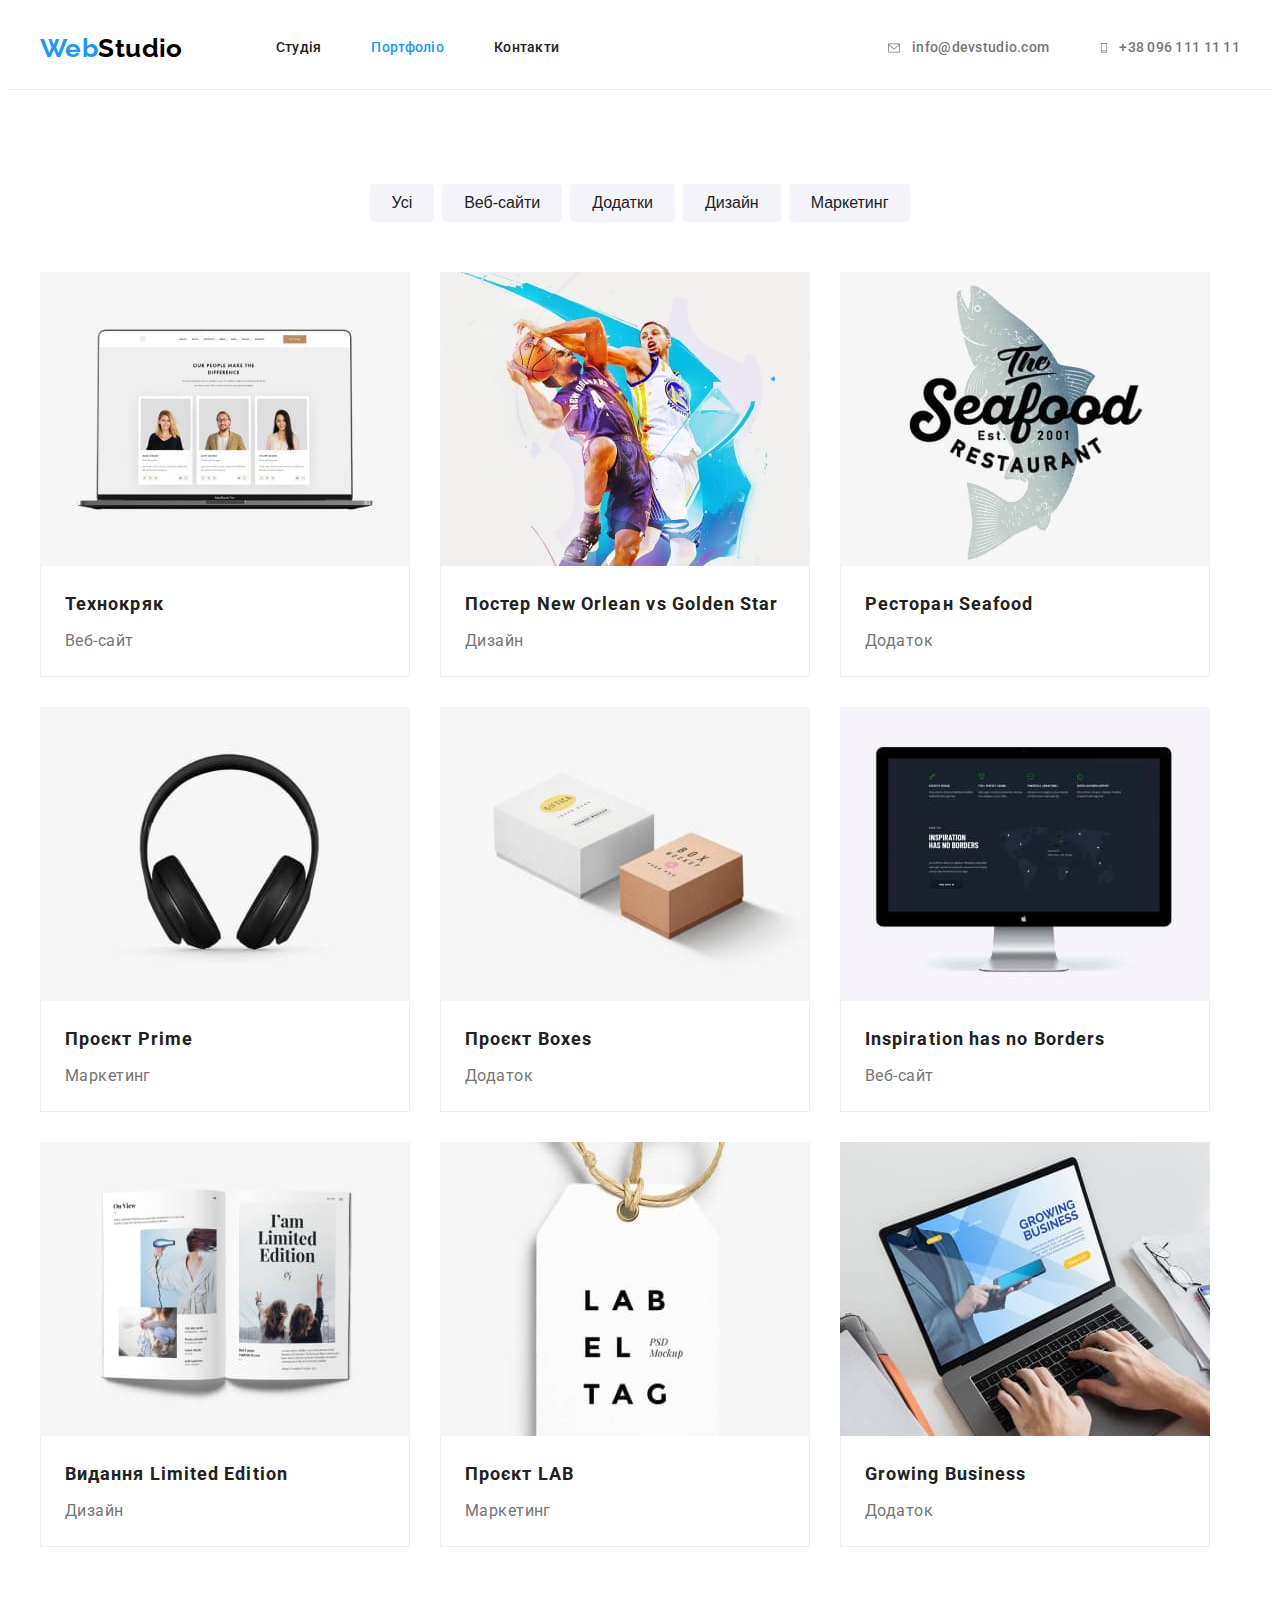
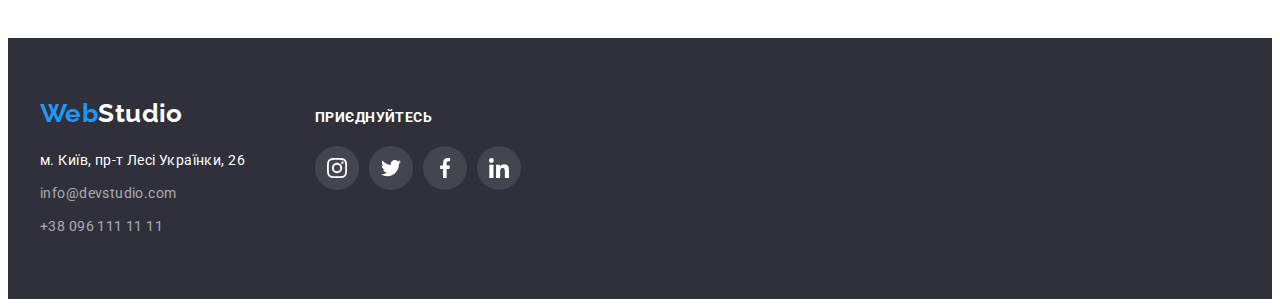
==== portfolio.html @ 74083d2a "Initial commit" ====
<!DOCTYPE html>
<html lang="uk">
  <head>
    <meta charset="UTF-8" />
    <meta http-equiv="X-UA-Compatible" content="IE=edge" />
    <meta name="viewport" content="width=device-width, initial-scale=1.0" />
    <title>Portfolio</title>

    <!-- FONTS -->

    <link rel="preconnect" href="https://fonts.googleapis.com" />
    <link rel="preconnect" href="https://fonts.gstatic.com" crossorigin />
    <link
      href="https://fonts.googleapis.com/css2?family=Raleway:wght@700&family=Roboto:wght@400;500;700;900&display=swap"
      rel="stylesheet"
    />

    <!-- MODERN NORMALIZE -->

    <link
      rel="stylesheet"
      href="https://cdnjs.cloudflare.com/ajax/libs/modern-normalize/1.1.0/modern-normalize.min.css"
      integrity="sha512-wpPYUAdjBVSE4KJnH1VR1HeZfpl1ub8YT/NKx4PuQ5NmX2tKuGu6U/JRp5y+Y8XG2tV+wKQpNHVUX03MfMFn9Q=="
      crossorigin="anonymous"
      referrerpolicy="no-referrer"
    />

    <!-- STYLES -->

    <link rel="stylesheet" href="./css/styles.css" />
  </head>
  <body>
    <!-- HEADER -->

    <header class="header">
      <div class="container header-container">
        <nav class="header-nav">
          <a class="header-logo link" href="./index.html"
            ><span class="accent-logo">Web</span>Studio</a
          >
          <ul class="list header-list">
            <li class="list-item">
              <a class="link header-link" href="./index.html">Студія</a>
            </li>
            <li class="list-item">
              <a class="link header-link current" href="./portfolio.html"
                >Портфоліо</a
              >
            </li>
            <li class="list-item">
              <a class="link header-link" href="#">Контакти</a>
            </li>
          </ul>
        </nav>

        <ul class="list contact-list">
          <li class="list-item contact-item">
            <a
              class="link header-link contact-link"
              href="mailto:info@devstudio.com"
              ><svg class="contact-icon" width="16" height="12">
                <use href="./images/icons.svg#icon-envelope"></use>
              </svg>
              info@devstudio.com</a
            >
          </li>
          <li class="list-item contact-item">
            <a class="link header-link contact-link" href="tel:+380961111111"
              ><svg class="contact-icon" width="10" height="16">
                <use href="./images/icons.svg#icon-smartphone"></use>
              </svg>
              +38 096 111 11 11</a
            >
          </li>
        </ul>
      </div>
    </header>
    <main>
      <!-- PORTFOLIO BUTTONS -->

      <section class="portfolio-section section">
        <div class="container portfolio-container">
          <h1 class="title visually-hidden">Портфоліо</h1>
          <ul class="list portfolio-list-btn">
            <li class="list-item portfolio-item-btn">
              <button class="portfolio-btn" type="button">Усі</button>
            </li>
            <li class="list-item portfolio-item-btn">
              <button class="portfolio-btn" type="button">Веб-сайти</button>
            </li>
            <li class="list-item portfolio-item-btn">
              <button class="portfolio-btn" type="button">Додатки</button>
            </li>
            <li class="list-item portfolio-item-btn">
              <button class="portfolio-btn" type="button">Дизайн</button>
            </li>
            <li class="list-item portfolio-item-btn">
              <button class="portfolio-btn" type="button">Маркетинг</button>
            </li>
          </ul>

          <!-- PORTFOLIO LIST -->

          <ul class="list portfolio-list">
            <li class="portfolio-item">
              <a href="#" class="link">
                <img
                  class="portfolio-img"
                  src="./images/portfolio/img-1.jpg"
                  alt="Технокряк вебсайт"
                  width="370"
                />
                <div class="portfolio-group">
                  <h2 class="portfolio-title">Технокряк</h2>
                  <p class="portfolio-text">Веб-сайт</p>
                </div>
              </a>
            </li>
            <li class="portfolio-item">
              <a href="#" class="link">
                <img
                  class="portfolio-img"
                  src="./images/portfolio/img-2.jpg"
                  alt="Постер баскетбол"
                  width="370"
                />
                <div class="portfolio-group">
                  <h2 class="portfolio-title">
                    Постер <span lang="en">New Orlean vs Golden Star</span>
                  </h2>
                  <p class="portfolio-text">Дизайн</p>
                </div>
              </a>
            </li>
            <li class="portfolio-item">
              <a href="#" class="link">
                <img
                  class="portfolio-img"
                  src="./images/portfolio/img-3.jpg"
                  alt="Лого ресторана"
                  width="370"
                />
                <div class="portfolio-group">
                  <h2 class="portfolio-title">
                    Ресторан <span lang="en">Seafood</span>
                  </h2>
                  <p class="portfolio-text">Додаток</p>
                </div>
              </a>
            </li>
            <li class="portfolio-item">
              <a href="#" class="link">
                <img
                  class="portfolio-img"
                  src="./images/portfolio/img-4.jpg"
                  alt="Навушники"
                  width="370"
                />
                <div class="portfolio-group">
                  <h2 class="portfolio-title">
                    Проєкт <span lang="en">Prime</span>
                  </h2>
                  <p class="portfolio-text">Маркетинг</p>
                </div>
              </a>
            </li>
            <li class="portfolio-item">
              <a href="#" class="link">
                <img
                  class="portfolio-img"
                  src="./images/portfolio/img-5.jpg"
                  alt="Проект коробки"
                  width="370"
                />
                <div class="portfolio-group">
                  <h2 class="portfolio-title">
                    Проєкт <span lang="en">Boxes</span>
                  </h2>
                  <p class="portfolio-text">Додаток</p>
                </div>
              </a>
            </li>
            <li class="portfolio-item">
              <a href="#" class="link">
                <img
                  class="portfolio-img"
                  src="./images/portfolio/img-6.jpg"
                  alt="Вебсайт на маке"
                  width="370"
                />
                <div class="portfolio-group">
                  <h2 lang="en" class="portfolio-title">
                    Inspiration has no Borders
                  </h2>
                  <p class="portfolio-text">Веб-сайт</p>
                </div>
              </a>
            </li>
            <li class="portfolio-item">
              <a href="#" class="link">
                <img
                  class="portfolio-img"
                  src="./images/portfolio/img-7.jpg"
                  alt="Книга"
                  width="370"
                />
                <div class="portfolio-group">
                  <h2 class="portfolio-title">
                    Видання <span lang="en">Limited Edition</span>
                  </h2>
                  <p class="portfolio-text">Дизайн</p>
                </div>
              </a>
            </li>
            <li class="portfolio-item">
              <a href="#" class="link">
                <img
                  class="portfolio-img"
                  src="./images/portfolio/img-8.jpg"
                  alt="Брелок"
                  width="370"
                />
                <div class="portfolio-group">
                  <h2 class="portfolio-title">
                    Проєкт <span lang="en">LAB</span>
                  </h2>
                  <p class="portfolio-text">Маркетинг</p>
                </div>
              </a>
            </li>
            <li class="portfolio-item">
              <a href="#" class="link">
                <img
                  class="portfolio-img"
                  src="./images/portfolio/img-9.jpg"
                  alt="Додаток на ноутбуці"
                  width="370"
                />
                <div class="portfolio-group">
                  <h2 lang="en" class="portfolio-title">Growing Business</h2>
                  <p class="portfolio-text">Додаток</p>
                </div>
              </a>
            </li>
          </ul>
        </div>
      </section>
    </main>

    <!-- FOOTER -->

    <footer class="footer">
      <div class="container">
        <div class="footer-group">
          <div class="footer-logo-address-group">
            <a class="footer-logo link" href="./index.html"
              ><span class="accent-logo">Web</span>Studio</a
            >

            <address class="footer-address">
              <ul class="list">
                <li class="list-item footer-list">
                  <a
                    class="footer-link link"
                    href="https://goo.gl/maps/zaCFydHHxGfRo8Pb8"
                    target="_blank"
                    rel="noopener nofollow noreferrer"
                    >м. Київ, пр-т Лесі Українки, 26</a
                  >
                </li>
                <li class="list-item footer-list">
                  <a
                    class="grey-link footer-link link"
                    href="mailto:info@devstudio.com"
                    >info@devstudio.com</a
                  >
                </li>
                <li class="list-item footer-list">
                  <a class="grey-link footer-link link" href="tel:+380961111111"
                    >+38 096 111 11 11</a
                  >
                </li>
              </ul>
            </address>
          </div>
          <div class="footer-social-links">
            <p class="social-link-text">приєднуйтесь</p>
            <ul class="list social-link-group">
              <li class="social-link-item">
                <a
                  href="https://www.instagram.com/"
                  class="social-link"
                  target="_blank"
                  ref="noopener nofollow noreferrer"
                >
                  <svg class="social-link-icon" width="20" height="20">
                    <use href="./images/icons.svg#icon-instagram"></use>
                  </svg>
                </a>
              </li>
              <li class="social-link-item">
                <a
                  href="https://twitter.com/"
                  class="social-link"
                  target="_blank"
                  ref="noopener nofollow noreferrer"
                >
                  <svg class="social-link-icon" width="20" height="20">
                    <use href="./images/icons.svg#icon-twitter"></use>
                  </svg>
                </a>
              </li>
              <li class="social-link-item">
                <a
                  href="https://facebook.com/"
                  class="social-link"
                  target="_blank"
                  ref="noopener nofollow noreferrer"
                >
                  <svg class="social-link-icon" width="20" height="20">
                    <use href="./images/icons.svg#icon-facebook"></use>
                  </svg>
                </a>
              </li>
              <li class="social-link-item">
                <a
                  href="https://www.linkedin.com/"
                  class="social-link"
                  target="_blank"
                  ref="noopener nofollow noreferrer"
                >
                  <svg class="social-link-icon" width="20" height="20">
                    <use href="./images/icons.svg#icon-linkedin"></use>
                  </svg>
                </a>
              </li>
            </ul>
          </div>
        </div>
      </div>
    </footer>
  </body>
</html>
---- css/styles.css ----
:root {
  /* Bg colors */
  --main-bg: #ffffff;
  --secondary-bg: #2f303a;
  --special-bg: #f5f4fa;

  /* Colors */
  --brand-clr: #2196f3;
  --main-text-clr: #212121;
  --secondary-text-clr: #757575;
  --grey-clr-60: rgba(255, 255, 255, 0.6);
  --icon-bg-clr: rgba(255, 255, 255, 0.1);
  --icon-color: #afb1b8;

  /* Fonts */
  --main-font: Roboto, sans-serif;
  --logo-font: Raleway, sans-serif;

  /* Shadows */
  --btn-shadow: 0px 3px 1px rgba(0, 0, 0, 0.1), 0px 1px 2px rgba(0, 0, 0, 0.08),
    0px 2px 2px rgba(0, 0, 0, 0.12);

  --card-shadow: 0px 1px 3px rgba(0, 0, 0, 0.12),
    0px 1px 1px rgba(0, 0, 0, 0.14), 0px 2px 1px rgba(0, 0, 0, 0.2);

  --prtfl-card-shadow: 0px 1px 1px rgba(0, 0, 0, 0.12),
    0px 4px 4px rgba(0, 0, 0, 0.06), 1px 4px 6px rgba(0, 0, 0, 0.16);

  /* Borders */

  --header-border: 1px solid #ececec;
  --portfolio-border: 1px solid #eeeeee;
}

/* Global styles */

body {
  /* width: 1600px; */
  font-family: var(--main-font);
  font-size: 14px;
  letter-spacing: 0.03em;
  color: var(--main-text-clr);
  background-color: var(--main-bg);
}

/* Reset */

h1,
h2,
h3,
h4,
h5,
h6,
p {
  margin: 0;
}

.list {
  list-style: none;
  margin: 0;
  padding: 0;
}

.link {
  text-decoration: none;
  color: inherit;
}

img {
  display: block;
  max-width: 100%;
  height: auto;
}

.container {
  margin-right: auto;
  margin-left: auto;
  width: 1200px;
  padding-left: 15px;
  padding-right: 15px;
}

.section {
  padding-top: 94px;
  padding-bottom: 94px;
}

.title {
  margin-bottom: 50px;
  font-size: 36px;
  line-height: 1.17;
  text-align: center;
}

/* *
  |============================
  | HEADER
  |============================ */

.header {
  border-bottom: var(--header-border);
}

.header-container {
  display: flex;
}

.header-nav {
  display: flex;
}

.header-logo {
  display: block;
  padding-top: 25px;
  padding-bottom: 25px;
  margin-right: 93px;

  font-family: var(--logo-font);
  font-weight: 700;
  font-size: 26px;
  line-height: 1.19;
  color: #000000;
}

.accent-logo {
  color: var(--brand-clr);
}

.header-list {
  display: flex;
}

.header-list .list-item:not(:last-child) {
  margin-right: 50px;
}

.header-list .header-link {
  display: block;
  padding-top: 32px;
  padding-bottom: 32px;
}

.header-link {
  font-weight: 500;
  line-height: 1.14;
  letter-spacing: 0.02em;
}

.contact-list {
  display: flex;
  margin-left: auto;
}

.contact-item:not(:last-child) {
  margin-right: 50px;
}

.contact-link {
  padding-top: 32px;
  padding-bottom: 32px;
  display: flex;
  align-items: center;
  gap: 10px;
  color: var(--secondary-text-clr);
  fill: currentColor;
}

.header-link:hover,
.header-link:focus {
  color: var(--brand-clr);
}

.header-link.current {
  color: var(--brand-clr);
}

/**
  |============================
  | HERO
  |============================
*/

.hero-section {
  max-width: 1600px;
  min-height: 600px;
  margin: 0 auto;
  padding-top: 200px;
  padding-bottom: 200px;
  background-image: linear-gradient(
      rgba(47, 48, 58, 0.4),
      rgba(47, 48, 58, 0.4)
    ),
    url(../images/WebStudio/hero-bg-img.jpg);
  background-position: center;
  background-color: var(--secondary-bg);
}

.hero-container {
  width: 696px;
  text-align: center;
}

.hero-title {
  margin-bottom: 30px;
  font-weight: 900;
  font-size: 44px;
  line-height: 1.36;
  letter-spacing: 0.06em;
  text-transform: uppercase;
  color: var(--main-bg);
}

.hero-btn {
  padding: 10px 32px;

  font-weight: 700;
  font-size: 16px;
  line-height: 1.88;
  align-items: center;

  letter-spacing: 0.06em;
  color: var(--main-bg);
  background-color: var(--brand-clr);
  box-shadow: 0px 4px 4px rgba(0, 0, 0, 0.15);
  border-radius: 4px;
  border: none;
  cursor: pointer;
}

.hero-btn:hover,
.hero-btn:focus {
  color: var(--brand-clr);
  background-color: var(--special-bg);
}

/**
  |============================
  | FEATURES
  |============================
*/

.features-section {
  padding-bottom: 0;
}

.visually-hidden {
  position: absolute;
  width: 1px;
  height: 1px;
  margin: -1px;
  border: 0;
  padding: 0;
  white-space: nowrap;
  clip-path: inset(100%);
  clip: rect(0 0 0 0);
  overflow: hidden;
}

.features-list {
  display: flex;
}

.features-item {
  width: 270px;
}

.features-item:not(:last-child) {
  margin-right: 30px;
}

.features-icon-container {
  height: 120px;
  display: flex;
  justify-content: center;
  align-items: center;
  background-color: var(--special-bg);
}

.item-title {
  margin-top: 30px;
  margin-bottom: 10px;

  font-size: 14px;
  line-height: 1.14;
}

.item-text {
  width: 270px;
  line-height: 1.71;
  color: var(--secondary-text-clr);
}

/**
  |============================
  | WORK
  |============================
*/

.work-list {
  display: flex;
}

.work-item:not(:last-child) {
  margin-right: 30px;
}

/**
  |============================
  | TEAM
  |============================
*/

.team-section {
  background-color: var(--special-bg);
}

.team-list {
  display: flex;
}

.team-item:not(:last-child) {
  margin-right: 30px;
}

.team-item {
  width: 270px;
  border-radius: 0px 0px 4px 4px;
  box-shadow: var(--card-shadow);
  background-color: var(--main-bg);
}

.team-group {
  padding-top: 30px;
  padding-bottom: 30px;
}

.team-title {
  margin-bottom: 10px;
  font-weight: 500;
  font-size: 16px;
  line-height: 1.19;
  text-align: center;
}
.team-text {
  font-size: 16px;
  line-height: 1.19;
  text-align: center;
  color: var(--secondary-text-clr);
}

.team-icon-list {
  display: flex;
  justify-content: center;
  margin-top: 16px;
  gap: 10px;
}

.team-icon-link {
  width: 44px;
  height: 44px;
  display: flex;
  justify-content: center;
  align-items: center;
  border-radius: 50%;
  color: var(--icon-color);
  fill: currentColor;
}

.team-icon-link:hover,
.team-icon-link:focus {
  color: var(--main-bg);
  background-color: var(--brand-clr);
}

/**
  |============================
  | CLIENTS
  |============================
*/

.clients-icon-list {
  display: flex;
  gap: 30px;
}

.clients-link {
  width: 170px;
  height: 92px;
  display: flex;
  justify-content: center;
  align-items: center;
  border: 1px solid var(--icon-color);
  border-radius: 4px;
  color: var(--icon-color);
  fill: currentColor;
}

.clients-link:hover,
.clients-link:focus {
  color: var(--brand-clr);
  border-color: var(--brand-clr);
}

/**
  |============================
  | FOOTER
  |============================
*/

.footer {
  padding: 60px 0;
  background-color: var(--secondary-bg);
}

.footer-logo {
  display: block;
  margin-bottom: 20px;
  font-family: var(--logo-font);
  font-weight: 700;
  font-size: 26px;
  line-height: 1.19;
  color: var(--main-bg);
}

.footer-list:not(:last-child) {
  margin-bottom: 9px;
}

.footer-link {
  font-style: normal;
  font-weight: 400;
  font-size: 14px;
  line-height: 1.71;
  color: var(--main-bg);
}

.footer-link:hover,
.footer-link:focus {
  color: var(--brand-clr);
}

.grey-link {
  color: var(--grey-clr-60);
}

.social-link-text {
  font-weight: 700;
  line-height: 1.14;
  text-transform: uppercase;
  color: var(--main-bg);
}

.footer-group {
  display: flex;
  gap: 70px;
  align-items: baseline;
}

.footer-social-links {
  width: 206px;
  height: 80px;
}

.social-link-group {
  display: flex;
  margin-top: 20px;
  gap: 10px;
}

.social-link {
  width: 44px;
  height: 44px;
  display: flex;
  justify-content: center;
  align-items: center;
  border-radius: 50%;
  color: var(--main-bg);
  background-color: var(--icon-bg-clr);
  fill: currentColor;
}

.social-link:hover,
.social-link:focus {
  background-color: var(--brand-clr);
}

/**
  |============================
  | PORTFOLIO BUTTONS
  |============================
*/

.portfolio-section {
  padding-bottom: 91px;
}

.portfolio-list-btn {
  display: flex;
  justify-content: center;
  margin-bottom: 50px;
}

.portfolio-item-btn:not(:last-child) {
  margin-right: 8px;
}

.portfolio-btn {
  padding: 6px 22px;

  font-weight: 500;
  font-size: 16px;
  line-height: 1.62;
  text-align: center;
  color: var(--main-text-clr);
  background-color: var(--special-bg);
  border-radius: 4px;
  border: none;
  cursor: pointer;
}

.portfolio-btn:hover,
.portfolio-btn:focus {
  color: var(--main-bg);
  background-color: var(--brand-clr);
  box-shadow: var(--btn-shadow);
}

/**
  |============================
  | PORTFOLIO LIST
  |============================
*/

.portfolio-list {
  display: flex;
  flex-wrap: wrap;
}

/* CALC((100% - кол-во маржинов в строке * значение маржина)
 / кол-во элементов в строке */

.portfolio-item {
  width: 370px;
}

.portfolio-item:not(:nth-child(3n)) {
  margin-right: 30px;
}

.portfolio-item:not(:nth-last-child(-n + 3)) {
  margin-bottom: 30px;
}

.portfolio-group {
  padding: 20px 24px;
  border-left: var(--portfolio-border);
  border-right: var(--portfolio-border);
  border-bottom: var(--portfolio-border);
}

.portfolio-item:hover,
.portfolio-item:focus {
  box-shadow: var(--prtfl-card-shadow);
}

.portfolio-title {
  margin-bottom: 4px;
  font-size: 18px;
  line-height: 2;
  letter-spacing: 0.06em;
}
.portfolio-text {
  font-size: 16px;
  line-height: 1.88;
  color: var(--secondary-text-clr);
}
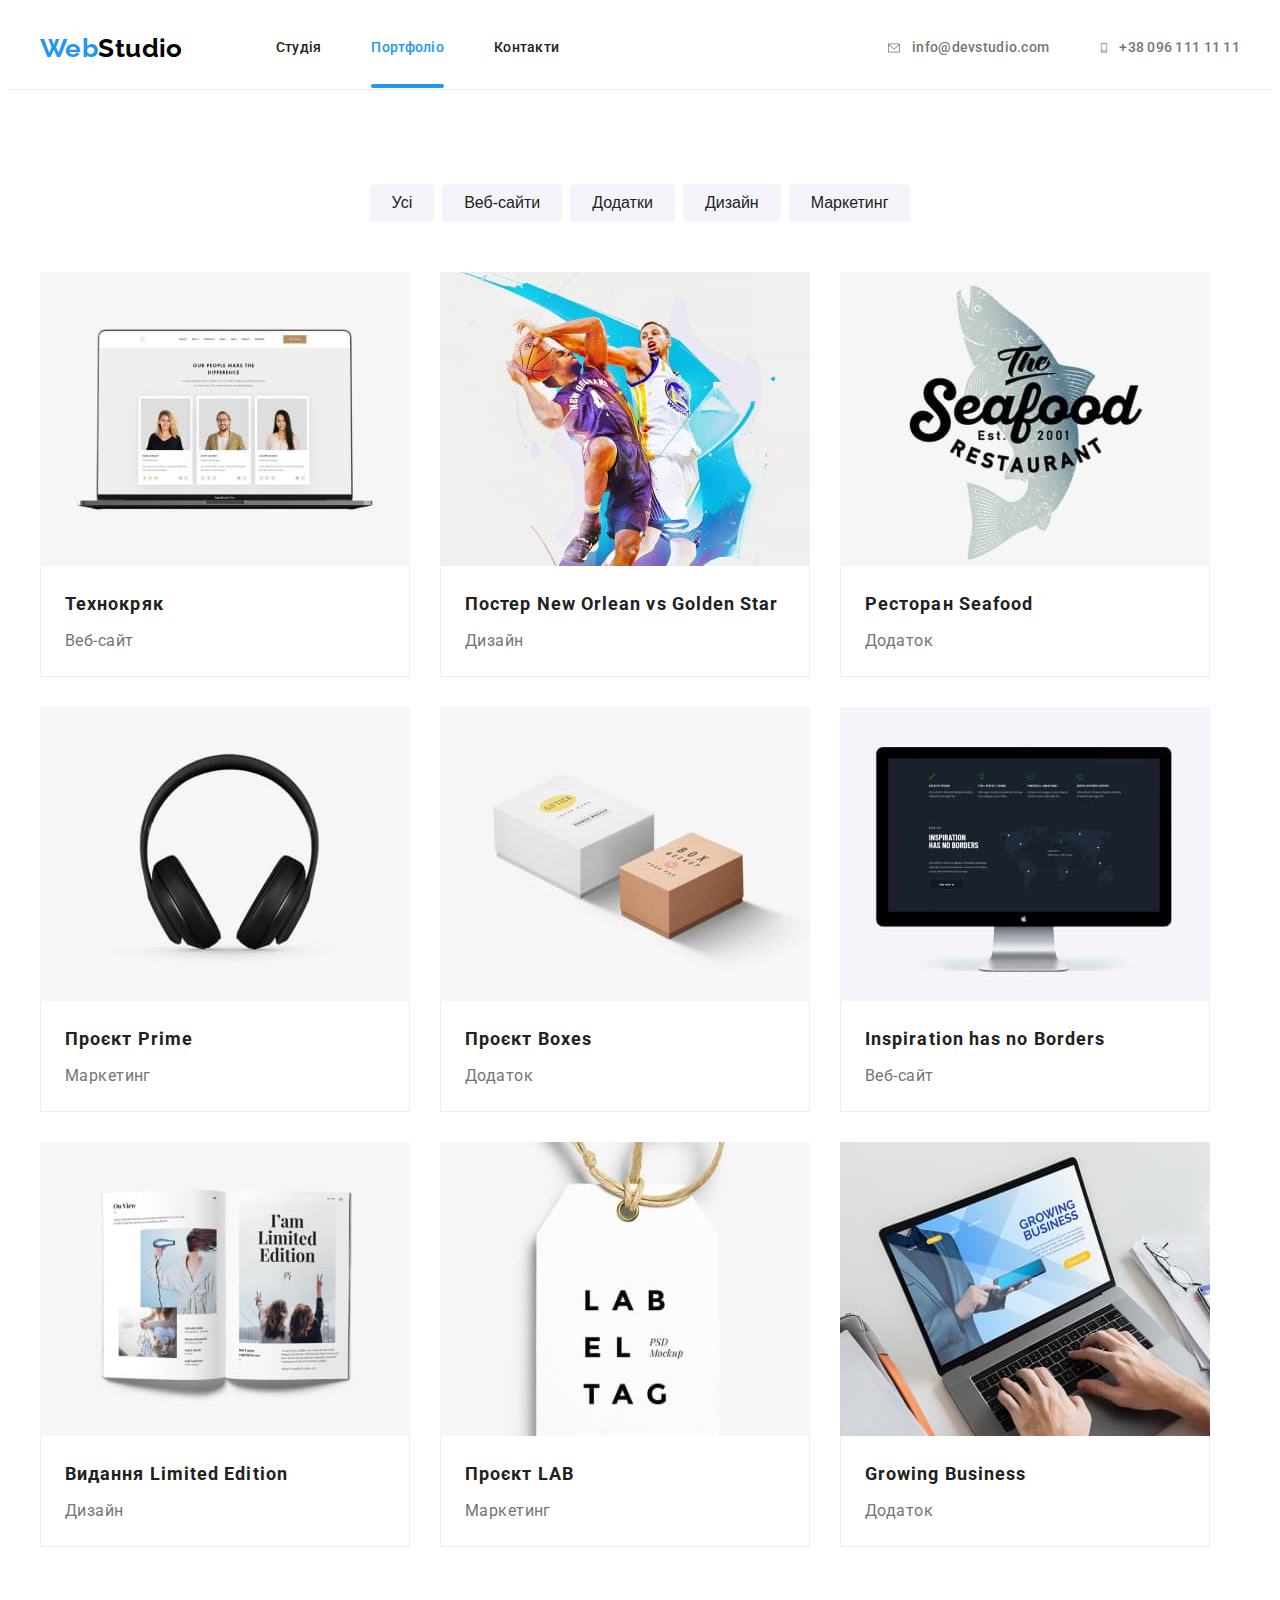
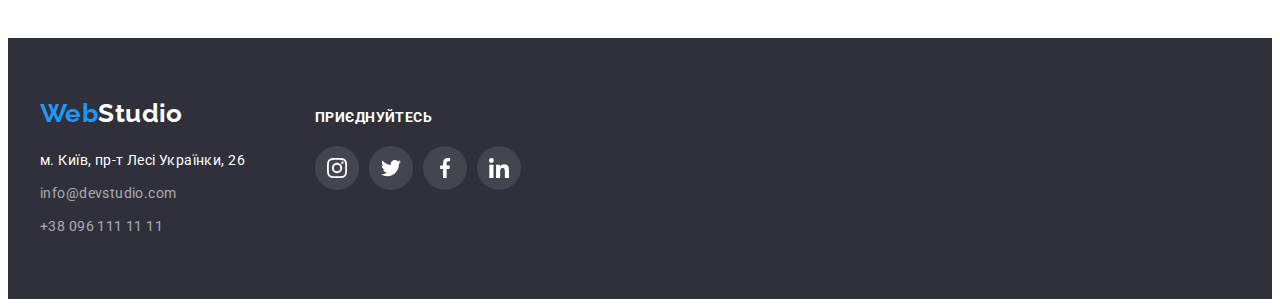
==== commit 5c543719: "added header styles. Added text to work-img. Added overlay to portfolio-cards" ====
--- a/portfolio.html
+++ b/portfolio.html
@@ -104,12 +104,19 @@
           <ul class="list portfolio-list">
             <li class="portfolio-item">
               <a href="#" class="link">
-                <img
-                  class="portfolio-img"
-                  src="./images/portfolio/img-1.jpg"
-                  alt="Технокряк вебсайт"
-                  width="370"
-                />
+                <div class="prtfl-overlay">
+                  <img
+                    class="portfolio-img"
+                    src="./images/portfolio/img-1.jpg"
+                    alt="Технокряк вебсайт"
+                    width="370"
+                  />
+                  <p class="prtfl-desc">
+                    Ресурс пропонує комплексні пропозиції з різним рівнем
+                    функціоналу та сервісів. Все це дозволить відвідувачу
+                    отримати вичерпні відомості про компанію чи приватну особу.
+                  </p>
+                </div>
                 <div class="portfolio-group">
                   <h2 class="portfolio-title">Технокряк</h2>
                   <p class="portfolio-text">Веб-сайт</p>
@@ -118,12 +125,19 @@
             </li>
             <li class="portfolio-item">
               <a href="#" class="link">
-                <img
-                  class="portfolio-img"
-                  src="./images/portfolio/img-2.jpg"
-                  alt="Постер баскетбол"
-                  width="370"
-                />
+                <div class="prtfl-overlay">
+                  <img
+                    class="portfolio-img"
+                    src="./images/portfolio/img-2.jpg"
+                    alt="Постер баскетбол"
+                    width="370"
+                  />
+                  <p class="prtfl-desc">
+                    Ресурс пропонує комплексні пропозиції з різним рівнем
+                    функціоналу та сервісів. Все це дозволить відвідувачу
+                    отримати вичерпні відомості про компанію чи приватну особу.
+                  </p>
+                </div>
                 <div class="portfolio-group">
                   <h2 class="portfolio-title">
                     Постер <span lang="en">New Orlean vs Golden Star</span>
@@ -134,12 +148,19 @@
             </li>
             <li class="portfolio-item">
               <a href="#" class="link">
-                <img
-                  class="portfolio-img"
-                  src="./images/portfolio/img-3.jpg"
-                  alt="Лого ресторана"
-                  width="370"
-                />
+                <div class="prtfl-overlay">
+                  <img
+                    class="portfolio-img"
+                    src="./images/portfolio/img-3.jpg"
+                    alt="Лого ресторана"
+                    width="370"
+                  />
+                  <p class="prtfl-desc">
+                    Ресурс пропонує комплексні пропозиції з різним рівнем
+                    функціоналу та сервісів. Все це дозволить відвідувачу
+                    отримати вичерпні відомості про компанію чи приватну особу.
+                  </p>
+                </div>
                 <div class="portfolio-group">
                   <h2 class="portfolio-title">
                     Ресторан <span lang="en">Seafood</span>
@@ -150,12 +171,19 @@
             </li>
             <li class="portfolio-item">
               <a href="#" class="link">
-                <img
-                  class="portfolio-img"
-                  src="./images/portfolio/img-4.jpg"
-                  alt="Навушники"
-                  width="370"
-                />
+                <div class="prtfl-overlay">
+                  <img
+                    class="portfolio-img"
+                    src="./images/portfolio/img-4.jpg"
+                    alt="Навушники"
+                    width="370"
+                  />
+                  <p class="prtfl-desc">
+                    Ресурс пропонує комплексні пропозиції з різним рівнем
+                    функціоналу та сервісів. Все це дозволить відвідувачу
+                    отримати вичерпні відомості про компанію чи приватну особу.
+                  </p>
+                </div>
                 <div class="portfolio-group">
                   <h2 class="portfolio-title">
                     Проєкт <span lang="en">Prime</span>
@@ -166,12 +194,19 @@
             </li>
             <li class="portfolio-item">
               <a href="#" class="link">
-                <img
-                  class="portfolio-img"
-                  src="./images/portfolio/img-5.jpg"
-                  alt="Проект коробки"
-                  width="370"
-                />
+                <div class="prtfl-overlay">
+                  <img
+                    class="portfolio-img"
+                    src="./images/portfolio/img-5.jpg"
+                    alt="Проект коробки"
+                    width="370"
+                  />
+                  <p class="prtfl-desc">
+                    Ресурс пропонує комплексні пропозиції з різним рівнем
+                    функціоналу та сервісів. Все це дозволить відвідувачу
+                    отримати вичерпні відомості про компанію чи приватну особу.
+                  </p>
+                </div>
                 <div class="portfolio-group">
                   <h2 class="portfolio-title">
                     Проєкт <span lang="en">Boxes</span>
@@ -182,12 +217,19 @@
             </li>
             <li class="portfolio-item">
               <a href="#" class="link">
-                <img
-                  class="portfolio-img"
-                  src="./images/portfolio/img-6.jpg"
-                  alt="Вебсайт на маке"
-                  width="370"
-                />
+                <div class="prtfl-overlay">
+                  <img
+                    class="portfolio-img"
+                    src="./images/portfolio/img-6.jpg"
+                    alt="Вебсайт на маке"
+                    width="370"
+                  />
+                  <p class="prtfl-desc">
+                    Ресурс пропонує комплексні пропозиції з різним рівнем
+                    функціоналу та сервісів. Все це дозволить відвідувачу
+                    отримати вичерпні відомості про компанію чи приватну особу.
+                  </p>
+                </div>
                 <div class="portfolio-group">
                   <h2 lang="en" class="portfolio-title">
                     Inspiration has no Borders
@@ -198,12 +240,19 @@
             </li>
             <li class="portfolio-item">
               <a href="#" class="link">
-                <img
-                  class="portfolio-img"
-                  src="./images/portfolio/img-7.jpg"
-                  alt="Книга"
-                  width="370"
-                />
+                <div class="prtfl-overlay">
+                  <img
+                    class="portfolio-img"
+                    src="./images/portfolio/img-7.jpg"
+                    alt="Книга"
+                    width="370"
+                  />
+                  <p class="prtfl-desc">
+                    Ресурс пропонує комплексні пропозиції з різним рівнем
+                    функціоналу та сервісів. Все це дозволить відвідувачу
+                    отримати вичерпні відомості про компанію чи приватну особу.
+                  </p>
+                </div>
                 <div class="portfolio-group">
                   <h2 class="portfolio-title">
                     Видання <span lang="en">Limited Edition</span>
@@ -214,12 +263,19 @@
             </li>
             <li class="portfolio-item">
               <a href="#" class="link">
-                <img
-                  class="portfolio-img"
-                  src="./images/portfolio/img-8.jpg"
-                  alt="Брелок"
-                  width="370"
-                />
+                <div class="prtfl-overlay">
+                  <img
+                    class="portfolio-img"
+                    src="./images/portfolio/img-8.jpg"
+                    alt="Брелок"
+                    width="370"
+                  />
+                  <p class="prtfl-desc">
+                    Ресурс пропонує комплексні пропозиції з різним рівнем
+                    функціоналу та сервісів. Все це дозволить відвідувачу
+                    отримати вичерпні відомості про компанію чи приватну особу.
+                  </p>
+                </div>
                 <div class="portfolio-group">
                   <h2 class="portfolio-title">
                     Проєкт <span lang="en">LAB</span>
@@ -230,12 +286,19 @@
             </li>
             <li class="portfolio-item">
               <a href="#" class="link">
-                <img
-                  class="portfolio-img"
-                  src="./images/portfolio/img-9.jpg"
-                  alt="Додаток на ноутбуці"
-                  width="370"
-                />
+                <div class="prtfl-overlay">
+                  <img
+                    class="portfolio-img"
+                    src="./images/portfolio/img-9.jpg"
+                    alt="Додаток на ноутбуці"
+                    width="370"
+                  />
+                  <p class="prtfl-desc">
+                    Ресурс пропонує комплексні пропозиції з різним рівнем
+                    функціоналу та сервісів. Все це дозволить відвідувачу
+                    отримати вичерпні відомості про компанію чи приватну особу.
+                  </p>
+                </div>
                 <div class="portfolio-group">
                   <h2 lang="en" class="portfolio-title">Growing Business</h2>
                   <p class="portfolio-text">Додаток</p>
--- a/css/styles.css
+++ b/css/styles.css
@@ -3,13 +3,16 @@
   --main-bg: #ffffff;
   --secondary-bg: #2f303a;
   --special-bg: #f5f4fa;
+  --icon-bg-clr: rgba(255, 255, 255, 0.1);
+  --work-bg-clr: rgba(47, 48, 58, 0.8);
+  --prtfl-bg-clr: rgba(33, 150, 243, 0.9);
+  --backdrop-bg-clr: rgba(0, 0, 0, 0.2);
 
   /* Colors */
   --brand-clr: #2196f3;
   --main-text-clr: #212121;
   --secondary-text-clr: #757575;
   --grey-clr-60: rgba(255, 255, 255, 0.6);
-  --icon-bg-clr: rgba(255, 255, 255, 0.1);
   --icon-color: #afb1b8;
 
   /* Fonts */
@@ -25,6 +28,9 @@
 
   --prtfl-card-shadow: 0px 1px 1px rgba(0, 0, 0, 0.12),
     0px 4px 4px rgba(0, 0, 0, 0.06), 1px 4px 6px rgba(0, 0, 0, 0.16);
+
+  --modal-box-shadow: 0px 1px 3px rgba(0, 0, 0, 0.12),
+    0px 1px 1px rgba(0, 0, 0, 0.14), 0px 2px 1px rgba(0, 0, 0, 0.2);
 
   /* Borders */
 
@@ -171,7 +177,20 @@
 }
 
 .header-link.current {
+  position: relative;
   color: var(--brand-clr);
+}
+
+.header-link.current::after {
+  position: absolute;
+  bottom: 0;
+  left: 0;
+  display: inline-block;
+  content: "";
+  width: 100%;
+  height: 4px;
+  background-color: var(--brand-clr);
+  border-radius: 2px;
 }
 
 /**
@@ -304,6 +323,29 @@
   margin-right: 30px;
 }
 
+.work-thumb {
+  position: relative;
+}
+
+.work-text {
+  position: absolute;
+  bottom: 0;
+  left: 0;
+  width: 100%;
+  height: 70px;
+
+  display: flex;
+  justify-content: center;
+  align-items: center;
+
+  font-weight: 700;
+  line-height: 1.14;
+  text-transform: uppercase;
+
+  color: var(--main-bg);
+  background-color: var(--work-bg-clr);
+}
+
 /**
   |============================
   | TEAM
@@ -574,3 +616,79 @@
   line-height: 1.88;
   color: var(--secondary-text-clr);
 }
+
+.prtfl-overlay {
+  position: relative;
+}
+
+.prtfl-overlay::before {
+  content: "";
+  display: inline-block;
+  position: absolute;
+
+  width: 100%;
+  height: 100%;
+
+  background-color: var(--prtfl-bg-clr);
+
+  opacity: 0;
+}
+
+.prtfl-desc {
+  position: absolute;
+  top: 50%;
+  left: 50%;
+  transform: translate(-50%, -50%);
+
+  width: 322px;
+  height: 168px;
+
+  font-size: 18px;
+  line-height: 1.56;
+
+  color: var(--main-bg);
+
+  opacity: 0;
+}
+
+.portfolio-item:hover .prtfl-desc,
+.portfolio-item:focus .prtfl-desc {
+  opacity: 1;
+}
+
+.portfolio-item:hover .prtfl-overlay::before,
+.portfolio-item:focus .prtfl-overlay::before {
+  opacity: 1;
+}
+
+/**
+  |============================
+  | BACKDROP
+  |============================
+*/
+
+.backdrop {
+  position: fixed;
+  top: 0;
+  left: 0;
+
+  width: 100%;
+  height: 100%;
+
+  display: inline-block;
+  background-color: var(--backdrop-bg-clr);
+}
+
+.modal {
+  width: 528px;
+  height: 581px;
+
+  position: absolute;
+  top: 50%;
+  left: 50%;
+  transform: translate(-50%, -50%);
+
+  background-color: var(--main-bg);
+  box-shadow: var(--modal-box-shadow);
+  border-radius: 4px;
+}
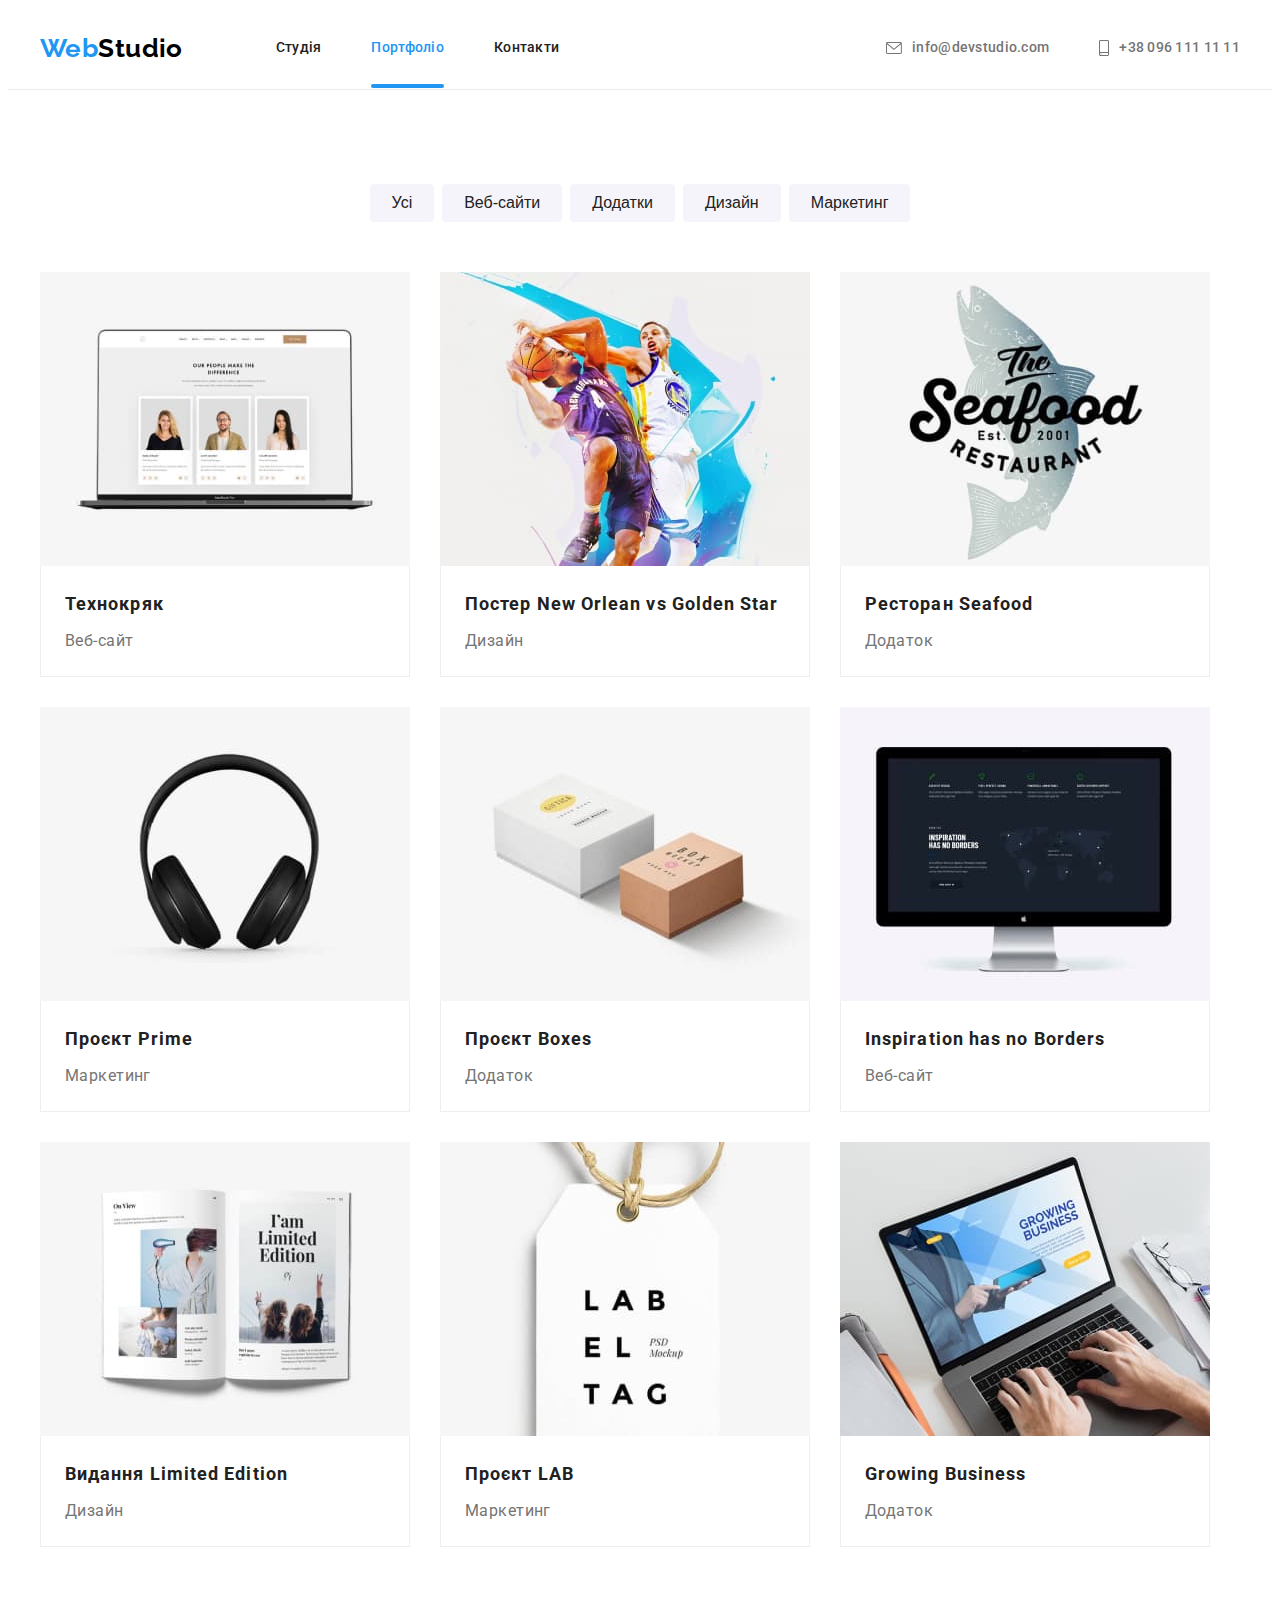
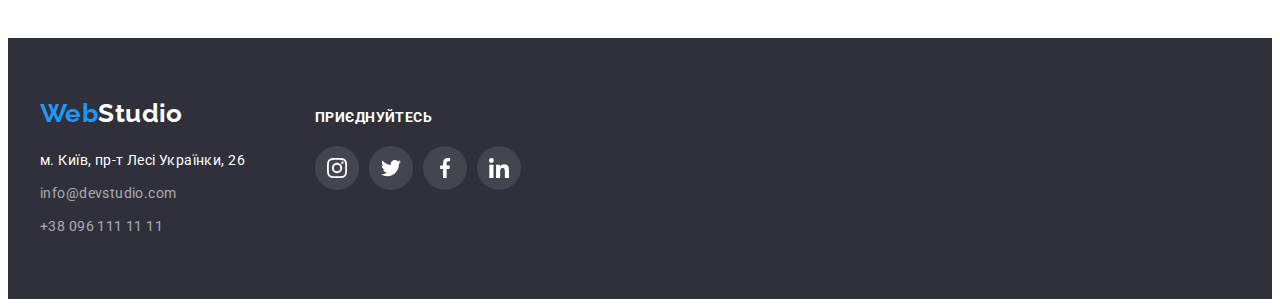
==== commit d05038db: "added animations to some hover/focus elements" ====
--- a/portfolio.html
+++ b/portfolio.html
@@ -352,7 +352,7 @@
               <li class="social-link-item">
                 <a
                   href="https://www.instagram.com/"
-                  class="social-link"
+                  class="social-link link"
                   target="_blank"
                   ref="noopener nofollow noreferrer"
                 >
@@ -364,7 +364,7 @@
               <li class="social-link-item">
                 <a
                   href="https://twitter.com/"
-                  class="social-link"
+                  class="social-link link"
                   target="_blank"
                   ref="noopener nofollow noreferrer"
                 >
@@ -376,7 +376,7 @@
               <li class="social-link-item">
                 <a
                   href="https://facebook.com/"
-                  class="social-link"
+                  class="social-link link"
                   target="_blank"
                   ref="noopener nofollow noreferrer"
                 >
@@ -388,7 +388,7 @@
               <li class="social-link-item">
                 <a
                   href="https://www.linkedin.com/"
-                  class="social-link"
+                  class="social-link link"
                   target="_blank"
                   ref="noopener nofollow noreferrer"
                 >
--- a/css/styles.css
+++ b/css/styles.css
@@ -14,12 +14,15 @@
   --secondary-text-clr: #757575;
   --grey-clr-60: rgba(255, 255, 255, 0.6);
   --icon-color: #afb1b8;
+  --total-black: #000000;
 
   /* Fonts */
   --main-font: Roboto, sans-serif;
   --logo-font: Raleway, sans-serif;
 
   /* Shadows */
+  --hero-btn-shadow: 0px 4px 4px rgba(0, 0, 0, 0.15);
+
   --btn-shadow: 0px 3px 1px rgba(0, 0, 0, 0.1), 0px 1px 2px rgba(0, 0, 0, 0.08),
     0px 2px 2px rgba(0, 0, 0, 0.12);
 
@@ -70,6 +73,10 @@
 .link {
   text-decoration: none;
   color: inherit;
+
+  transition: color 250ms cubic-bezier(0.4, 0, 0.2, 1),
+    background-color 250ms cubic-bezier(0.4, 0, 0.2, 1),
+    border-color 250ms cubic-bezier(0.4, 0, 0.2, 1);
 }
 
 img {
@@ -240,10 +247,13 @@
   letter-spacing: 0.06em;
   color: var(--main-bg);
   background-color: var(--brand-clr);
-  box-shadow: 0px 4px 4px rgba(0, 0, 0, 0.15);
+  box-shadow: var(--hero-btn-shadow);
   border-radius: 4px;
   border: none;
   cursor: pointer;
+
+  transition: color 250ms cubic-bezier(0.4, 0, 0.2, 1),
+    background-color 250ms cubic-bezier(0.4, 0, 0.2, 1);
 }
 
 .hero-btn:hover,
@@ -558,6 +568,10 @@
   border-radius: 4px;
   border: none;
   cursor: pointer;
+
+  transition: color 250ms cubic-bezier(0.4, 0, 0.2, 1),
+    background-color 250ms cubic-bezier(0.4, 0, 0.2, 1),
+    box-shadow 250ms cubic-bezier(0.4, 0, 0.2, 1);
 }
 
 .portfolio-btn:hover,
@@ -583,6 +597,8 @@
 
 .portfolio-item {
   width: 370px;
+
+  transition: box-shadow 250ms cubic-bezier(0.4, 0, 0.2, 1);
 }
 
 .portfolio-item:not(:nth-child(3n)) {
@@ -679,6 +695,12 @@
   background-color: var(--backdrop-bg-clr);
 }
 
+.backdrop.is-hidden {
+  opacity: 0;
+  pointer-events: none;
+  visibility: hidden;
+}
+
 .modal {
   width: 528px;
   height: 581px;
@@ -692,3 +714,30 @@
   box-shadow: var(--modal-box-shadow);
   border-radius: 4px;
 }
+
+.modal-btn {
+  position: absolute;
+  top: 8px;
+  right: 8px;
+
+  display: flex;
+  justify-content: center;
+  align-items: center;
+
+  width: 30px;
+  height: 30px;
+
+  border-radius: 50%;
+  background-color: var(--main-bg);
+  border: 1px solid rgba(0, 0, 0, 0.1);
+  fill: var(--total-black);
+
+  transition: fill 250ms cubic-bezier(0.4, 0, 0.2, 1),
+    background-color 250ms cubic-bezier(0.4, 0, 0.2, 1);
+}
+
+.modal-btn:hover,
+.modal-btn:focus {
+  fill: var(--main-bg);
+  background-color: var(--brand-clr);
+}
